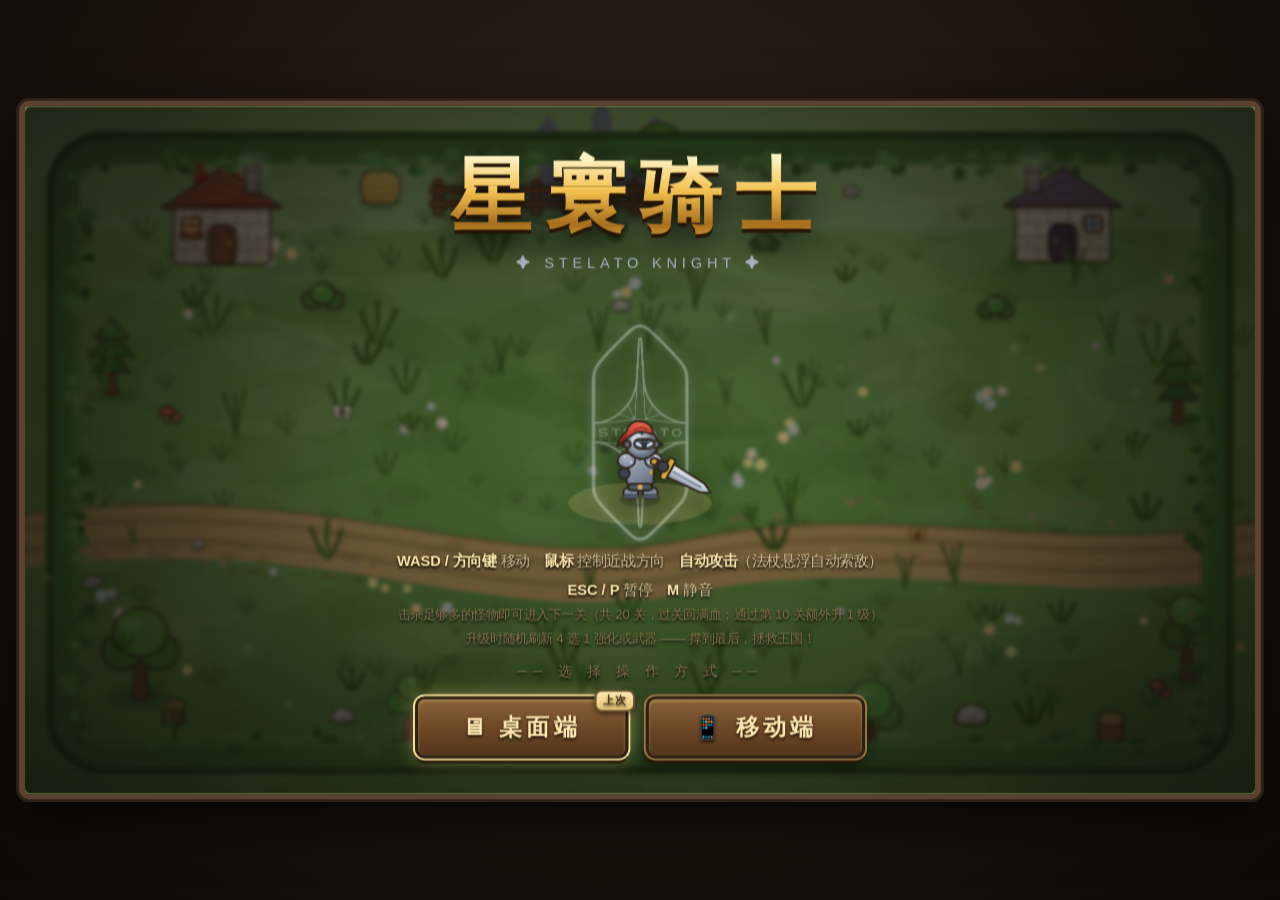
==== index.html @ e3a4e162 "选人卡片改为模糊人物设定文案，修复文字溢出卡片底边 - config.lore 每位骑士三行设定短句（无具体数值），详情栏连句展示 - 移除卡片数值行与 _statLine/_traitLine、.u" ====
<!DOCTYPE html>
<html lang="zh-CN">
<head>
<meta charset="UTF-8">
<meta name="viewport" content="width=device-width, initial-scale=1.0, maximum-scale=1.0, user-scalable=no, viewport-fit=cover">
<meta name="description" content="星寰骑士 STELATO Knight —— 中世纪 Q 版肉鸽生存动作游戏。7 位骑士、16 种武器、20 关挑战，升级四选一强化，撑到最后拯救王国！电脑/手机浏览器即点即玩，无需安装。">
<meta property="og:title" content="星寰骑士 STELATO Knight">
<meta property="og:description" content="中世纪 Q 版肉鸽生存游戏 · 7 骑士 16 武器 20 关 · 浏览器即点即玩">
<meta property="og:type" content="website">
<link rel="icon" type="image/png" href="img/stelato.png?v=1">
<title>星寰骑士 STELATO Knight</title>
<link rel="stylesheet" href="css/style.css?v=5">
</head>
<body>
<div id="rotateHint">🔄 建议横屏游玩</div>
<div id="stage">
  <canvas id="game" width="1280" height="720"></canvas>
  <div id="hurtFx"></div>

  <!-- ============ HUD ============ -->
  <div id="hud" class="hidden">
    <div id="hud-tl">
      <div class="bar hp"><div class="fill ghost" id="hpGhost"></div><div class="fill" id="hpFill"></div><span class="bar-text" id="hpText">100/100</span></div>
      <div class="bar xp"><div class="fill" id="xpFill"></div><span class="bar-text" id="xpText">Lv.1</span></div>
      <div id="shieldPip" class="hidden"><canvas id="shieldIcon" width="22" height="24"></canvas><span id="shieldText">圣盾</span></div>
    </div>
    <div id="hud-tc">
      <div id="levelLabel">第 1 关</div>
      <div class="bar kill"><div class="fill" id="killFill"></div><span class="bar-text" id="killText">击杀 0/15</span></div>
    </div>
    <div id="hud-tr"><!-- 武器图标（冷却扫描） --></div>
    <button id="btnPause" title="暂停">Ⅱ</button>
  </div>
  <div id="levelBanner" class="hidden">第 1 关</div>
  <div id="bossTip" class="hidden"></div>

  <!-- ============ 触屏双摇杆（触控后启用） ============ -->
  <div id="joyL" class="joy"><div class="joy-base"><div class="joy-knob"></div></div></div>
  <div id="joyR" class="joy joy-atk"><div class="joy-base"><div class="joy-knob"></div></div></div>

  <!-- ============ 主菜单 ============ -->
  <div id="menu" class="overlay">
    <div class="menu-inner">
      <h1 class="title">星寰骑士</h1>
      <p class="subtitle">✦&nbsp;STELATO&nbsp;KNIGHT&nbsp;✦</p>
      <canvas id="menuKnight" width="240" height="270"></canvas>
      <div class="menu-help">
        <p class="key-only"><b>WASD / 方向键</b> 移动　<b>鼠标</b> 控制近战方向　<b>自动攻击</b>（法杖悬浮自动索敌）</p>
        <p class="key-only"><b>ESC / P</b> 暂停　<b>M</b> 静音</p>
        <p class="touch-only"><b>左侧摇杆</b> 移动　<b>右侧摇杆</b> 近战方向（法杖悬浮自动索敌）</p>
        <p class="dim">击杀足够多的怪物即可进入下一关（共 20 关，过关回满血；通过第 10 关额外升 1 级）<br>
        升级时随机刷新 4 选 1 强化或武器 —— 撑到最后，拯救王国！</p>
      </div>
      <div class="start-group">
        <p class="start-label">── 选 择 操 作 方 式 ──</p>
        <div class="start-btns">
          <button class="btn big" id="btnStartDesk" title="键盘 + 鼠标">🖥 桌面端</button>
          <button class="btn big" id="btnStartTouch" title="触屏双摇杆">📱 移动端</button>
        </div>
      </div>
    </div>
  </div>

  <!-- ============ 角色选择 ============ -->
  <div id="heroselect" class="overlay hidden">
    <div class="levelup-inner hero-select-inner">
      <h2 class="gold-title">✦ 选 择 你 的 骑 士 ✦</h2>
      <div id="heroGrid"></div>
      <div id="heroDetail" class="hero-detail"></div>
      <div class="hero-actions">
        <button class="btn big" id="btnEmbark">出 征 ！</button>
        <button class="btn" id="btnHeroBack">返 回</button>
      </div>
    </div>
  </div>

  <!-- ============ 升级选卡 ============ -->
  <div id="levelup" class="overlay hidden">
    <div class="levelup-inner">
      <h2 class="gold-title">✦ 升级！选择一项 ✦</h2>
      <div id="levelupSub" class="subtitle small"></div>
      <div id="cards"></div>
    </div>
  </div>

  <!-- ============ 过关界面 ============ -->
  <div id="transition" class="overlay hidden">
    <div class="panel transition-panel">
      <div class="banner-ribbon"><span id="transTitle">第 1 关 完成！</span></div>
      <div class="stats" id="transStats"></div>
      <button class="btn big" id="btnNext">进 入 下 一 关 ▶</button>
    </div>
  </div>

  <!-- ============ 失败 ============ -->
  <div id="gameover" class="overlay hidden">
    <div class="panel end-panel">
      <h2 class="red-title">骑 士 倒 下 了</h2>
      <div class="stats" id="overStats"></div>
      <button class="btn big" id="btnRetry">再 战 一 次</button>
    </div>
  </div>

  <!-- ============ 胜利 ============ -->
  <div id="victory" class="overlay hidden">
    <div class="panel end-panel">
      <canvas id="vicEmblem" class="stelato-mark" width="68" height="152"></canvas>
      <h2 class="gold-title big-font">王 国 得 救 了 ！</h2>
      <p class="subtitle">十关全部通关，星寰骑士的传说就此传颂</p>
      <div class="stats" id="vicStats"></div>
      <button class="btn big" id="btnAgain">再 来 一 局</button>
    </div>
  </div>

  <!-- ============ 暂停 ============ -->
  <div id="pause" class="overlay hidden">
    <div class="panel pause-panel">
      <canvas id="pauseEmblem" class="stelato-mark" width="46" height="103"></canvas>
      <h2 class="gold-title">暂 停</h2>
      <div class="stats small-stats">
        <p class="key-only">继续游戏：ESC / P</p>
        <p id="muteState" class="key-only">音效：开启（按 M 切换）</p>
      </div>
      <button class="btn" id="btnResume">继 续</button>
      <button class="btn" id="btnRestart">重 新 开 始</button>
      <button class="btn" id="btnMute">音效：开启</button>
    </div>
  </div>
</div>

<script src="js/config.js?v=5"></script>
<script src="js/art.js?v=5"></script>
<script src="js/art2.js?v=5"></script>
<script src="js/effects.js?v=5"></script>
<script src="js/entities.js?v=5"></script>
<script src="js/weapons.js?v=5"></script>
<script src="js/ui.js?v=5"></script>
<script src="js/game.js?v=5"></script>
<script src="js/main.js?v=5"></script>
</body>
</html>
---- css/style.css ----
/* ================= 星寰骑士 STELATO Knight — 羊皮纸/木纹 UI ================= */
* { margin: 0; padding: 0; box-sizing: border-box; user-select: none; }

html, body { height: 100%; overflow: hidden; touch-action: none; overscroll-behavior: none; }
body { -webkit-tap-highlight-color: transparent; -webkit-touch-callout: none; }

body {
  background: radial-gradient(ellipse at 50% 30%, #2b2016 0%, #17100a 70%, #0d0906 100%);
  font-family: "Microsoft YaHei", "PingFang SC", sans-serif;
}

/* 舞台居中：绝对定位 + JS 写 translate(-50%,-50%) scale(s)。
 * 不用 flex 居中 —— 720px 高的舞台会把 body 撑高/弹性行向下溢出，
 * 手机横屏（视口 ~390px）时缩放画面的下半截被推出视口外且无法滚动。 */
#stage { position: absolute; left: 50%; top: 50%; }

#game {
  display: block;
  border: 6px solid #5b4230;
  border-radius: 10px;
  box-shadow: 0 0 0 3px #2e2118, 0 18px 60px rgba(0,0,0,.7), inset 0 0 40px rgba(0,0,0,.2);
  background: #6da34d;
  cursor: crosshair;
}

.hidden { display: none !important; }

/* ================= 受击红晕 ================= */
#hurtFx {
  position: absolute; inset: 6px;
  pointer-events: none;
  border-radius: 6px;
  background: radial-gradient(ellipse at center, transparent 55%, rgba(200, 20, 20, .55) 100%);
  opacity: 0;
  transition: opacity .35s ease-out;
  z-index: 5;
}
#hurtFx.on { opacity: 1; transition: none; }

/* ================= HUD ================= */
#hud { position: absolute; inset: 6px; pointer-events: none; z-index: 6; }

/* HUD 组：舞台缩放时由 JS 额外补偿放大（小屏可读），锚点决定各自向哪边生长 */
#hud-tl { position: absolute; top: 12px; left: 14px; width: 260px; transform-origin: top left; }
#hud-tc { position: absolute; top: 10px; left: 50%; transform: translateX(-50%); text-align: center; width: 320px; transform-origin: top center; }
#hud-tr { position: absolute; top: 10px; right: 14px; display: flex; gap: 8px; transform-origin: top right; }

#levelLabel {
  font-family: "KaiTi", "STKaiti", "Microsoft YaHei", serif;
  font-size: 24px; font-weight: bold; color: #ffe9b0;
  text-shadow: 0 0 6px rgba(0,0,0,.9), 0 2px 0 #000, 2px 0 0 #000, -2px 0 0 #000, 0 -2px 0 #000;
  margin-bottom: 4px;
}

.bar {
  position: relative;
  height: 22px;
  background: #1c150e;
  border: 2px solid #000;
  border-radius: 6px;
  box-shadow: inset 0 2px 5px rgba(0,0,0,.8), 0 1px 0 rgba(255,255,255,.08);
  overflow: hidden;
  margin-bottom: 6px;
}
/* fill 必须绝对定位叠放：红条（后声明，在上层）盖住残影（下层）。
 * 若用普通块级布局，两个 fill 会上下堆叠，红条被推出条外裁掉不可见。 */
.bar .fill {
  position: absolute; left: 0; top: 0;
  width: 100%;
  height: 100%;
  border-radius: 3px;
  transition: width .15s ease-out;
  box-shadow: inset 0 3px 4px rgba(255,255,255,.35), inset 0 -4px 5px rgba(0,0,0,.3);
}
.bar.hp .fill   { background: linear-gradient(#ff8a7a, #d92b1f 55%, #a01414); }
.bar.xp .fill   { background: linear-gradient(#b3ff8a, #4fb52f 55%, #2e7d1d); }
.bar.kill .fill { background: linear-gradient(#ffe28a, #e8a62a 55%, #b06f14); }
.bar.xp { height: 14px; }

/* 血条延迟残影：受伤时暖白条定格片刻，再缓慢收缩追上真实血量 */
.bar .fill.ghost {
  background: linear-gradient(#fff8e8, #ffd9a0 55%, #e8a05a);
  transition: none;
}
/* 低血量警示：血条红光脉动 */
.bar.hp.low { animation: hpLowPulse 0.9s ease-in-out infinite; }
@keyframes hpLowPulse {
  0%, 100% { box-shadow: inset 0 2px 5px rgba(0,0,0,.8), 0 0 4px rgba(255,60,40,.35); }
  50%      { box-shadow: inset 0 2px 5px rgba(0,0,0,.8), 0 0 14px rgba(255,60,40,.95); }
}
/* 升级瞬间 XP 条流光闪光 */
.bar.xp .fill.lvl { animation: xpFlash 0.55s ease-out; }
@keyframes xpFlash {
  0%   { filter: brightness(1); }
  30%  { filter: brightness(2.6) saturate(1.5); }
  100% { filter: brightness(1); }
}

.bar-text {
  position: absolute; inset: 0;
  display: flex; align-items: center; justify-content: center;
  font-size: 13px; font-weight: bold; color: #fff;
  text-shadow: 0 1px 2px #000, 0 0 3px #000;
  letter-spacing: 1px;
}
.bar.xp .bar-text { font-size: 11px; }

/* 武器图标格 */
.wslot {
  position: relative;
  width: 52px; height: 52px;
  background: linear-gradient(#3a2c1e, #241a10);
  border: 2px solid #000;
  border-radius: 9px;
  box-shadow: inset 0 2px 6px rgba(0,0,0,.7), 0 1px 0 rgba(255,255,255,.06);
  display: flex; align-items: center; justify-content: center;
}
.wslot canvas { width: 44px; height: 44px; }
.wslot .lv {
  position: absolute; right: 2px; bottom: 1px;
  font-size: 11px; font-weight: bold; color: #ffd873;
  text-shadow: 0 1px 2px #000;
}
.wslot .cdmask {
  position: absolute; inset: 0;
  background: rgba(10, 8, 5, .72);
  border-radius: 7px;
  transform-origin: bottom;
}

/* 关卡横幅 */
#levelBanner {
  position: absolute; top: 32%; left: 0; right: 0;
  text-align: center;
  font-family: "KaiTi", "STKaiti", serif;
  font-size: 64px; font-weight: bold; color: #ffe9b0;
  text-shadow: 0 0 14px rgba(0,0,0,.9), 0 4px 0 #1a120a, 3px 0 0 #1a120a, -3px 0 0 #1a120a;
  pointer-events: none; z-index: 7;
  animation: bannerIn 2.2s ease-out forwards;
}
@keyframes bannerIn {
  0%   { opacity: 0; transform: scale(1.6); }
  15%  { opacity: 1; transform: scale(1); }
  80%  { opacity: 1; }
  100% { opacity: 0; transform: scale(.94); }
}

/* ================= 覆盖层通用 ================= */
.overlay {
  position: absolute; inset: 6px;
  display: flex; align-items: center; justify-content: center;
  background: rgba(12, 8, 4, .62);
  backdrop-filter: blur(2px);
  border-radius: 6px;
  z-index: 10;
}
.overlay.nodim { background: transparent; backdrop-filter: none; pointer-events: none; }

/* 羊皮纸面板 */
.panel {
  background:
    radial-gradient(ellipse at 20% 10%, rgba(255,246,214,.5), transparent 55%),
    linear-gradient(160deg, #ecd9ab 0%, #dcc186 45%, #cbb079 100%);
  border: 5px solid #6d5233;
  border-radius: 16px;
  box-shadow: 0 0 0 3px #2e2118, 0 16px 50px rgba(0,0,0,.65), inset 0 0 34px rgba(120, 86, 40, .35);
  padding: 30px 46px;
  text-align: center;
  color: #4a3116;
  max-width: 86%;
}

.gold-title {
  font-family: "KaiTi", "STKaiti", serif;
  font-size: 40px; font-weight: bold;
  color: #7a4a10;
  text-shadow: 0 1px 0 #fff3cf, 0 3px 6px rgba(90, 60, 20, .4);
  margin-bottom: 10px;
}
.gold-title.big-font { font-size: 52px; }
.red-title {
  font-family: "KaiTi", "STKaiti", serif;
  font-size: 44px; font-weight: bold;
  color: #8c1a12;
  text-shadow: 0 1px 0 #ffe1cf, 0 3px 6px rgba(90, 20, 10, .35);
  margin-bottom: 10px;
}
.subtitle { color: #6d5230; font-size: 15px; margin-bottom: 12px; letter-spacing: 2px; }
.subtitle.small { font-size: 13px; margin-bottom: 4px; }
.dim { color: #8a7350; font-size: 13px; }

/* STELATO 纹章（胜利/暂停面板顶部，内容由 ui.js 用 Art.stelato 绘制） */
.stelato-mark { display: block; margin: 0 auto 8px; opacity: .85; }

/* 木质按钮 */
.btn {
  font-family: "KaiTi", "STKaiti", "Microsoft YaHei", serif;
  font-size: 20px; font-weight: bold; letter-spacing: 4px;
  color: #ffe9b0;
  background: linear-gradient(#8a6238, #6b4726 55%, #54371d);
  border: 3px solid #2e2013;
  border-radius: 10px;
  padding: 10px 34px;
  cursor: pointer;
  box-shadow: 0 0 0 2px #a07c48, 0 5px 0 #241708, 0 8px 14px rgba(0,0,0,.5), inset 0 2px 3px rgba(255,230,170,.35);
  text-shadow: 0 2px 3px rgba(0,0,0,.7);
  transition: transform .08s, filter .12s;
}
.btn:hover { filter: brightness(1.18); transform: translateY(-2px); }
.btn:active { transform: translateY(2px); box-shadow: 0 0 0 2px #a07c48, 0 2px 0 #241708, 0 4px 8px rgba(0,0,0,.5), inset 0 2px 3px rgba(255,230,170,.35); }
.btn.big { font-size: 24px; padding: 13px 46px; margin-top: 18px; }
.panel .btn + .btn { margin-top: 12px; }

/* ================= 主菜单 ================= */
#menu { background: radial-gradient(ellipse at center, rgba(20,14,8,.35), rgba(10,7,4,.78)); }
.menu-inner { text-align: center; }
/* 主菜单副标题用 STELATO 银白（品牌色），与金色主标题呼应 */
#menu .subtitle { color: #aebcc9; letter-spacing: 5px; }
.title {
  font-family: "KaiTi", "STKaiti", serif;
  font-size: 84px; font-weight: bold; letter-spacing: 14px;
  background: linear-gradient(#fff3c4 15%, #f4c14e 45%, #a86f1d 75%, #f4c14e 100%);
  -webkit-background-clip: text;
  background-clip: text;
  color: transparent;
  filter: drop-shadow(0 4px 0 #241505) drop-shadow(0 8px 18px rgba(0,0,0,.8));
  margin-bottom: 2px;
}
#menuKnight { margin: 6px auto 2px; display: block; filter: drop-shadow(0 10px 14px rgba(0,0,0,.55)); }
.menu-help { color: #d9c398; font-size: 15px; line-height: 1.9; margin: 4px 0 6px; text-shadow: 0 2px 3px #000; }
.menu-help b { color: #ffe9b0; }

/* 开始入口：桌面端 / 移动端 双按钮 */
.start-group { margin-top: 12px; }
.start-label { color: #8a7350; font-size: 14px; letter-spacing: 6px; text-shadow: 0 2px 3px #000; }
.start-btns { display: flex; gap: 18px; justify-content: center; flex-wrap: wrap; margin-top: 8px; }
.start-btns .btn.big { margin-top: 8px; }
/* 上次使用的入口：金色描边 + "上次"角标 */
.btn { position: relative; }
.btn.last-used {
  box-shadow: 0 0 0 2px #ffe9a0, 0 5px 0 #241708, 0 0 20px rgba(255, 220, 130, .5), inset 0 2px 3px rgba(255, 230, 170, .35);
}
.btn.last-used::after {
  content: "上次";
  position: absolute; top: -10px; right: -10px;
  font-size: 11px; font-weight: bold; letter-spacing: 1px;
  padding: 2px 7px;
  color: #4a3116;
  background: linear-gradient(#ffe9b0, #e8c877);
  border: 2px solid #6d5233;
  border-radius: 8px;
  box-shadow: 0 2px 5px rgba(0, 0, 0, .5);
}

/* ================= 竖屏提示（移动端竖屏时出现，横屏自动隐藏） ================= */
#rotateHint {
  display: none;
  position: fixed; top: 14px; left: 50%; transform: translateX(-50%);
  z-index: 60; pointer-events: none;
  padding: 8px 22px;
  font-family: "KaiTi", "STKaiti", serif;
  font-size: 17px; font-weight: bold; letter-spacing: 3px;
  color: #ffe9b0;
  background: rgba(30, 20, 10, .88);
  border: 2px solid #6d5233;
  border-radius: 12px;
  box-shadow: 0 0 0 2px #2e2118, 0 6px 18px rgba(0, 0, 0, .6);
  text-shadow: 0 2px 3px #000;
}
@media (orientation: portrait) {
  body.touch #rotateHint { display: block; }
}

/* ================= 升级选卡 ================= */
.levelup-inner { text-align: center; }
#cards { display: flex; gap: 22px; justify-content: center; margin-top: 16px; }
/* 替换武器选择：最多 6 把 + 返回按钮 → 允许换行，按钮独占一行 */
#cards.picker { flex-wrap: wrap; max-width: 900px; margin-left: auto; margin-right: auto; }
#cards .back-btn { flex-basis: 100%; margin-top: 4px; font-size: 17px; padding: 9px 30px; }

.card {
  width: 186px; height: 250px;
  background:
    radial-gradient(ellipse at 25% 8%, rgba(255, 248, 220, .6), transparent 50%),
    linear-gradient(165deg, #eedaac, #dcc186 50%, #c9ad74 100%);
  border: 4px solid #6d5233;
  border-radius: 14px;
  box-shadow: 0 0 0 2px #2e2118, 0 10px 22px rgba(0,0,0,.55), inset 0 0 22px rgba(120, 86, 40, .3);
  display: flex; flex-direction: column; align-items: center;
  padding: 16px 12px 12px;
  cursor: pointer;
  transition: transform .13s ease, box-shadow .13s ease, filter .13s;
}
.card:hover {
  transform: translateY(-10px) scale(1.04);
  filter: brightness(1.07);
  box-shadow: 0 0 0 2px #2e2118, 0 0 26px rgba(255, 216, 120, .55), 0 18px 30px rgba(0,0,0,.6), inset 0 0 22px rgba(120, 86, 40, .3);
}
.card:active { transform: translateY(-4px) scale(1.0); }
/* 选卡发牌入场：依次弹入（staggered deal-in） */
#cards .card {
  animation: cardIn 0.5s cubic-bezier(0.2, 1.35, 0.4, 1) backwards;
}
#cards .card:nth-child(1) { animation-delay: 0.05s; }
#cards .card:nth-child(2) { animation-delay: 0.15s; }
#cards .card:nth-child(3) { animation-delay: 0.25s; }
#cards .card:nth-child(4) { animation-delay: 0.35s; }
#cards .card:nth-child(5) { animation-delay: 0.45s; }
@keyframes cardIn {
  from { transform: translateY(48px) scale(0.7) rotate(-4deg); opacity: 0; }
  to   { transform: translateY(0) scale(1) rotate(0deg); opacity: 1; }
}
.card canvas { width: 84px; height: 84px; margin-bottom: 8px; filter: drop-shadow(0 3px 3px rgba(60,40,10,.35)); }
.card .cname {
  font-family: "KaiTi", "STKaiti", serif;
  font-size: 22px; font-weight: bold; color: #5a3a12;
  margin-bottom: 6px;
}
.card .cdesc { font-size: 13.5px; line-height: 1.55; color: #6d5230; }
.card .ctag {
  margin-top: auto;
  font-size: 12px; font-weight: bold; letter-spacing: 2px;
  color: #8c6a35;
}
.card.weapon-card .ctag { color: #7d2f16; }

/* ================= 角色选择 ================= */
.hero-select-inner { max-width: 96%; }
#heroGrid {
  display: flex; flex-wrap: wrap; justify-content: center;
  gap: 14px; margin-top: 14px;
}
.hero-card {
  width: 158px;               /* 高度由内容撑开，行内 flex 自动拉齐 —— 文字永不溢出底边 */
  background:
    radial-gradient(ellipse at 25% 8%, rgba(255, 248, 220, .6), transparent 50%),
    linear-gradient(165deg, #eedaac, #dcc186 50%, #c9ad74 100%);
  border: 4px solid #6d5233;
  border-radius: 14px;
  box-shadow: 0 0 0 2px #2e2118, 0 10px 22px rgba(0,0,0,.55), inset 0 0 22px rgba(120, 86, 40, .3);
  display: flex; flex-direction: column; align-items: center;
  padding: 8px 8px 10px;
  cursor: pointer;
  transition: transform .13s ease, box-shadow .13s ease, filter .13s;
}
.hero-card:hover {
  transform: translateY(-6px) scale(1.03);
  filter: brightness(1.07);
  box-shadow: 0 0 0 2px #2e2118, 0 0 26px rgba(255, 216, 120, .55), 0 16px 28px rgba(0,0,0,.6), inset 0 0 22px rgba(120, 86, 40, .3);
}
.hero-card:active { transform: translateY(-2px) scale(1.0); }
.hero-card.selected {
  border-color: #b8862e;
  box-shadow: 0 0 0 3px #2e2118, 0 0 4px 2px #ffe9a0, 0 0 30px rgba(255, 216, 120, .8), 0 16px 28px rgba(0,0,0,.6), inset 0 0 22px rgba(120, 86, 40, .3);
}
.hero-card canvas { width: 96px; height: 108px; margin-bottom: 2px; filter: drop-shadow(0 3px 3px rgba(60,40,10,.35)); }
.hero-card .hname {
  font-family: "KaiTi", "STKaiti", serif;
  font-size: 20px; font-weight: bold; color: #5a3a12;
  line-height: 1.2;
}
.hero-card .hrole { font-size: 12px; line-height: 1.2; color: #8c6a35; letter-spacing: 2px; margin-top: 1px; }
/* 设定文案：每行一短句（config.lore 统一 3 行），卡片高度自适应不再溢出 */
.hero-card .hstats { margin-top: 4px; font-size: 11.5px; line-height: 1.4; color: #6d5230; text-align: center; }

.hero-detail {
  min-height: 20px; margin-top: 12px;
  font-size: 15px; color: #ffe9b0; letter-spacing: 1px;
  text-shadow: 0 2px 3px #000;
}
.hero-actions { margin-top: 12px; display: flex; gap: 18px; justify-content: center; align-items: center; }
.hero-actions .btn { margin-top: 0; }

/* HUD 圣盾指示（圣辉骑士） */
#shieldPip {
  display: flex; align-items: center; gap: 6px;
  margin-top: 2px;
  font-size: 12px; font-weight: bold; color: #ffe9a0;
  text-shadow: 0 1px 2px #000;
}
#shieldPip canvas { width: 22px; height: 24px; filter: drop-shadow(0 0 4px rgba(255,233,160,.7)); }
#shieldPip.charging canvas { filter: grayscale(.85) brightness(.6); }

/* ================= 过关 / 结算 ================= */
.transition-panel, .end-panel { min-width: 460px; }
.banner-ribbon {
  background: linear-gradient(#a4231a, #7c150e);
  border: 3px solid #4a0b06;
  border-radius: 8px;
  box-shadow: 0 0 0 2px #d8b06a, 0 6px 14px rgba(0,0,0,.4), inset 0 2px 3px rgba(255,180,150,.4);
  padding: 12px 30px;
  margin: -52px auto 18px;
  display: inline-block;
}
.banner-ribbon span {
  font-family: "KaiTi", "STKaiti", serif;
  font-size: 34px; font-weight: bold; color: #ffe9b0; letter-spacing: 6px;
  text-shadow: 0 2px 3px rgba(0,0,0,.7);
}
.stats { font-size: 17px; line-height: 2.05; color: #5a3f1c; }
.stats b { color: #8c4a10; font-size: 19px; }
.small-stats { font-size: 15px; }
.pause-panel { min-width: 320px; }

/* ================= 触屏双摇杆 ================= */
/* 结构：#joyL/#joyR（定位锚点，104px 圆盘） > .joy-base > .joy-knob */
.joy {
  position: absolute;
  width: 104px; height: 104px;
  margin: -52px 0 0 -52px;           /* 锚点即圆心 */
  display: none;
  pointer-events: none;
  z-index: 5;
}
.joy-base {
  width: 100%; height: 100%;
  border-radius: 50%;
  background: radial-gradient(circle, rgba(20,14,8,.14) 0 34%, rgba(20,14,8,.42) 72%, rgba(20,14,8,.58) 100%);
  border: 2px solid rgba(255,233,176,.35);
  box-shadow: 0 2px 10px rgba(0,0,0,.45), inset 0 0 18px rgba(0,0,0,.35);
  opacity: .38;
  transition: opacity .15s;
}
.joy.on .joy-base { opacity: .92; }
.joy-knob {
  position: absolute; left: 50%; top: 50%;
  width: 46px; height: 46px;
  margin: -23px 0 0 -23px;
  border-radius: 50%;
  background: radial-gradient(circle at 35% 30%, #f4e2b0, #c9a35c 55%, #7a5a2a 100%);
  border: 2px solid #2e2013;
  box-shadow: 0 3px 8px rgba(0,0,0,.55), inset 0 2px 4px rgba(255,240,200,.6);
}
.joy-atk .joy-knob {
  background: radial-gradient(circle at 35% 30%, #ffb0a0, #d9543f 55%, #7a1e14 100%);
}
.joy-atk .joy-base { border-color: rgba(255,170,150,.4); }

/* 触屏模式下键鼠提示 ↔ 触屏提示 */
.touch-only { display: none; }
body.touch .touch-only { display: block; }
body.touch .key-only { display: none; }

/* HUD 暂停按钮（触屏模式显示） */
#btnPause {
  position: absolute;
  top: 10px; right: 14px;
  width: 46px; height: 46px;
  margin-top: 62px;                  /* 避开上方武器槽（小屏时由 JS 随补偿倍率加大） */
  transform-origin: top right;       /* 舞台缩放时 JS 反向放大，锚住右上角 */
  display: none;
  pointer-events: auto;
  font-size: 20px; font-weight: bold; color: #ffe9b0;
  background: linear-gradient(#8a6238, #6b4726 55%, #54371d);
  border: 2px solid #2e2013;
  border-radius: 10px;
  box-shadow: 0 0 0 2px #a07c48, 0 3px 0 #241708, inset 0 2px 3px rgba(255,230,170,.35);
  text-shadow: 0 2px 3px rgba(0,0,0,.7);
}
body.touch #btnPause { display: block; }

/* ================= 小屏适配说明 =================
 * 手机/小窗口不再用媒体查询压缩元素（会与舞台缩放叠加导致过小）。
 * 改由 main.js 把整个 #stage（画布+菜单+HUD）按 1280x720 设计等比 transform:scale，
 * 摇杆/暂停按钮反向放大回真实尺寸，HUD 三组部分补偿放大保证可读。 */
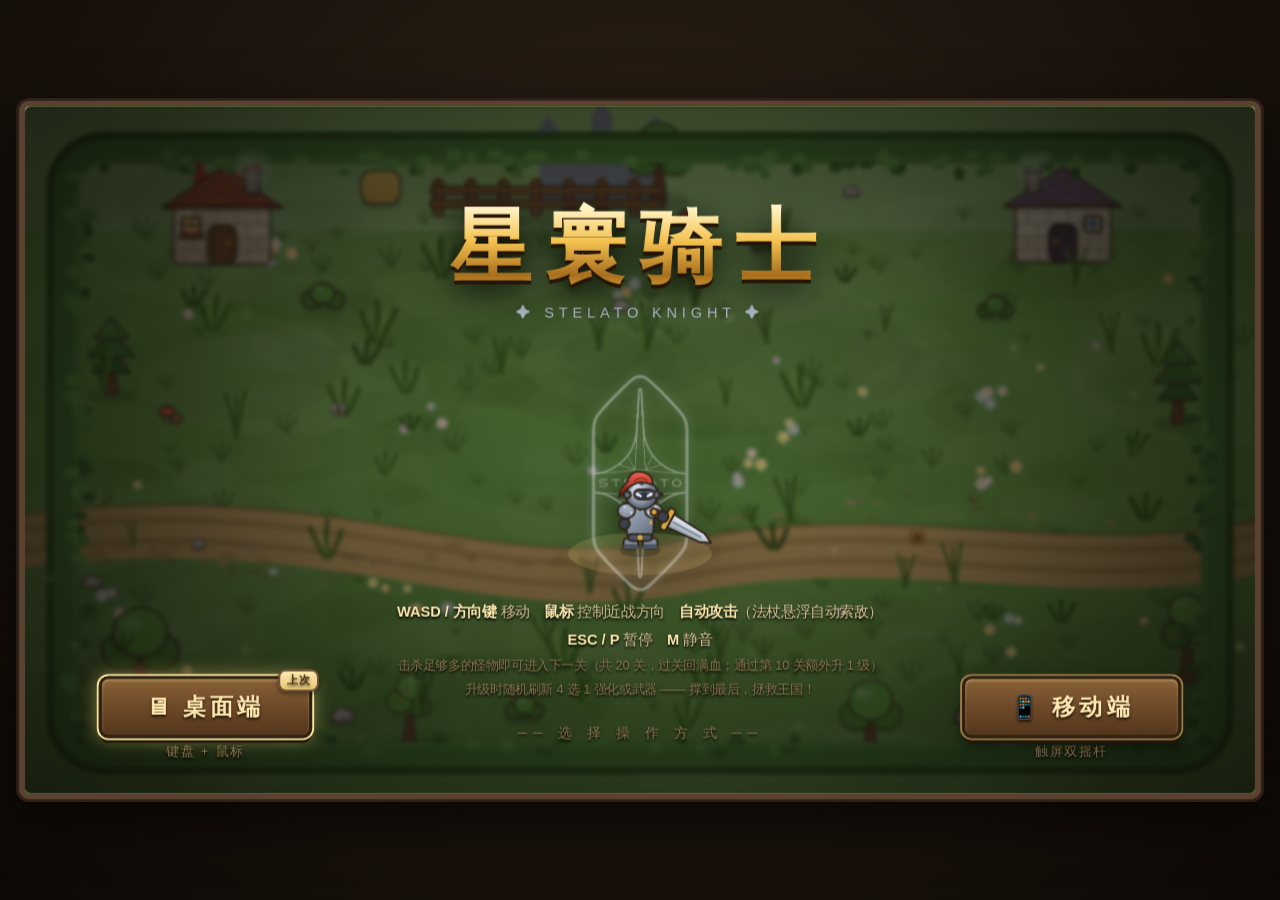
==== commit 05306329: "修复高 DPR 菜单溢出：menuKnight 画布 CSS 钉死 240x270，开始按钮锚定菜单左下/右下角 - 根因：main.js 为高分屏清晰将 menuKnight 属性尺寸放大 240*" ====
--- a/index.html
+++ b/index.html
@@ -9,7 +9,7 @@
 <meta property="og:type" content="website">
 <link rel="icon" type="image/png" href="img/stelato.png?v=1">
 <title>星寰骑士 STELATO Knight</title>
-<link rel="stylesheet" href="css/style.css?v=5">
+<link rel="stylesheet" href="css/style.css?v=6">
 </head>
 <body>
 <div id="rotateHint">🔄 建议横屏游玩</div>
@@ -51,13 +51,17 @@
         <p class="dim">击杀足够多的怪物即可进入下一关（共 20 关，过关回满血；通过第 10 关额外升 1 级）<br>
         升级时随机刷新 4 选 1 强化或武器 —— 撑到最后，拯救王国！</p>
       </div>
-      <div class="start-group">
-        <p class="start-label">── 选 择 操 作 方 式 ──</p>
-        <div class="start-btns">
-          <button class="btn big" id="btnStartDesk" title="键盘 + 鼠标">🖥 桌面端</button>
-          <button class="btn big" id="btnStartTouch" title="触屏双摇杆">📱 移动端</button>
-        </div>
-      </div>
+    </div>
+    <!-- 开始入口锚定在覆盖层左下/右下角（不参与居中列排布）：
+         中部内容即便在异常环境变高被裁切，开始按钮也永远在舞台框内可见可点 -->
+    <div class="start-corner">
+      <button class="btn big" id="btnStartDesk" title="键盘 + 鼠标">🖥 桌面端</button>
+      <p class="start-cap">键盘 + 鼠标</p>
+    </div>
+    <p class="start-label">── 选 择 操 作 方 式 ──</p>
+    <div class="start-corner right">
+      <button class="btn big" id="btnStartTouch" title="触屏双摇杆">📱 移动端</button>
+      <p class="start-cap">触屏双摇杆</p>
     </div>
   </div>
 
--- a/css/style.css
+++ b/css/style.css
@@ -226,15 +226,24 @@
   filter: drop-shadow(0 4px 0 #241505) drop-shadow(0 8px 18px rgba(0,0,0,.8));
   margin-bottom: 2px;
 }
-#menuKnight { margin: 6px auto 2px; display: block; filter: drop-shadow(0 10px 14px rgba(0,0,0,.55)); }
+/* 尺寸必须用 CSS 钉死：main.js 为高分屏清晰会把画布属性尺寸放大为 240*DPR，
+ * 若无 CSS 宽高约束，布局盒随 devicePixelRatio 膨胀（DPR=2 时高达 540px），
+ * 菜单纵列被撑爆 → 标题顶出上边、按钮推出下边（手机横屏 / 桌面缩放 >100% 复现）。 */
+#menuKnight { width: 240px; height: 270px; margin: 6px auto 2px; display: block; filter: drop-shadow(0 10px 14px rgba(0,0,0,.55)); }
 .menu-help { color: #d9c398; font-size: 15px; line-height: 1.9; margin: 4px 0 6px; text-shadow: 0 2px 3px #000; }
 .menu-help b { color: #ffe9b0; }
 
-/* 开始入口：桌面端 / 移动端 双按钮 */
-.start-group { margin-top: 12px; }
-.start-label { color: #8a7350; font-size: 14px; letter-spacing: 6px; text-shadow: 0 2px 3px #000; }
-.start-btns { display: flex; gap: 18px; justify-content: center; flex-wrap: wrap; margin-top: 8px; }
-.start-btns .btn.big { margin-top: 8px; }
+/* 开始入口：桌面端 / 移动端 双按钮，锚定在菜单覆盖层左下/右下角。
+ * 绝对定位不参与居中列排布 —— 无论中部内容多高，开始按钮始终贴舞台框，永不离开可视区。 */
+.start-corner { position: absolute; left: 76px; bottom: 34px; text-align: center; }
+.start-corner.right { left: auto; right: 76px; }
+.start-corner .btn.big { margin-top: 0; }
+.start-cap { margin-top: 5px; font-size: 13px; letter-spacing: 2px; color: #8a7350; text-shadow: 0 2px 3px #000; }
+.start-label {
+  position: absolute; left: 0; right: 0; bottom: 52px;
+  text-align: center;
+  color: #8a7350; font-size: 14px; letter-spacing: 6px; text-shadow: 0 2px 3px #000;
+}
 /* 上次使用的入口：金色描边 + "上次"角标 */
 .btn { position: relative; }
 .btn.last-used {
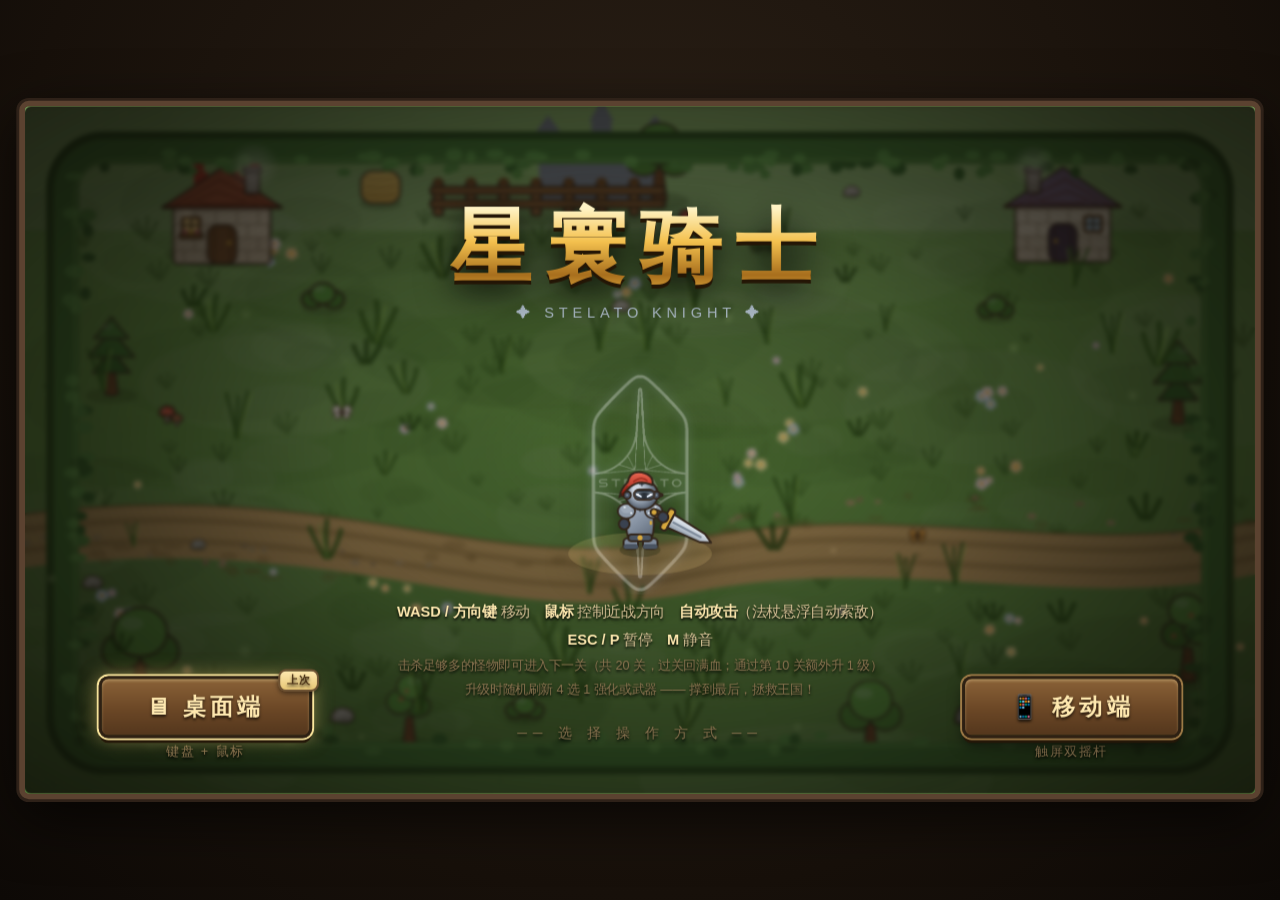
==== commit 09bd3238: "链刃改直刺聚中线+秘法骑士重平衡+八种冷兵器专属挥击动作 - 链刃：直刺型（arc 12°），伤害降为 8，新增 gather=480 将范围内敌人聚拢到中线（CD 0.9/射程 285 不变） - " ====
--- a/index.html
+++ b/index.html
@@ -132,14 +132,14 @@
   </div>
 </div>
 
-<script src="js/config.js?v=5"></script>
-<script src="js/art.js?v=5"></script>
-<script src="js/art2.js?v=5"></script>
-<script src="js/effects.js?v=5"></script>
-<script src="js/entities.js?v=5"></script>
-<script src="js/weapons.js?v=5"></script>
-<script src="js/ui.js?v=5"></script>
-<script src="js/game.js?v=5"></script>
-<script src="js/main.js?v=5"></script>
+<script src="js/config.js?v=6"></script>
+<script src="js/art.js?v=6"></script>
+<script src="js/art2.js?v=6"></script>
+<script src="js/effects.js?v=6"></script>
+<script src="js/entities.js?v=6"></script>
+<script src="js/weapons.js?v=6"></script>
+<script src="js/ui.js?v=6"></script>
+<script src="js/game.js?v=6"></script>
+<script src="js/main.js?v=6"></script>
 </body>
 </html>
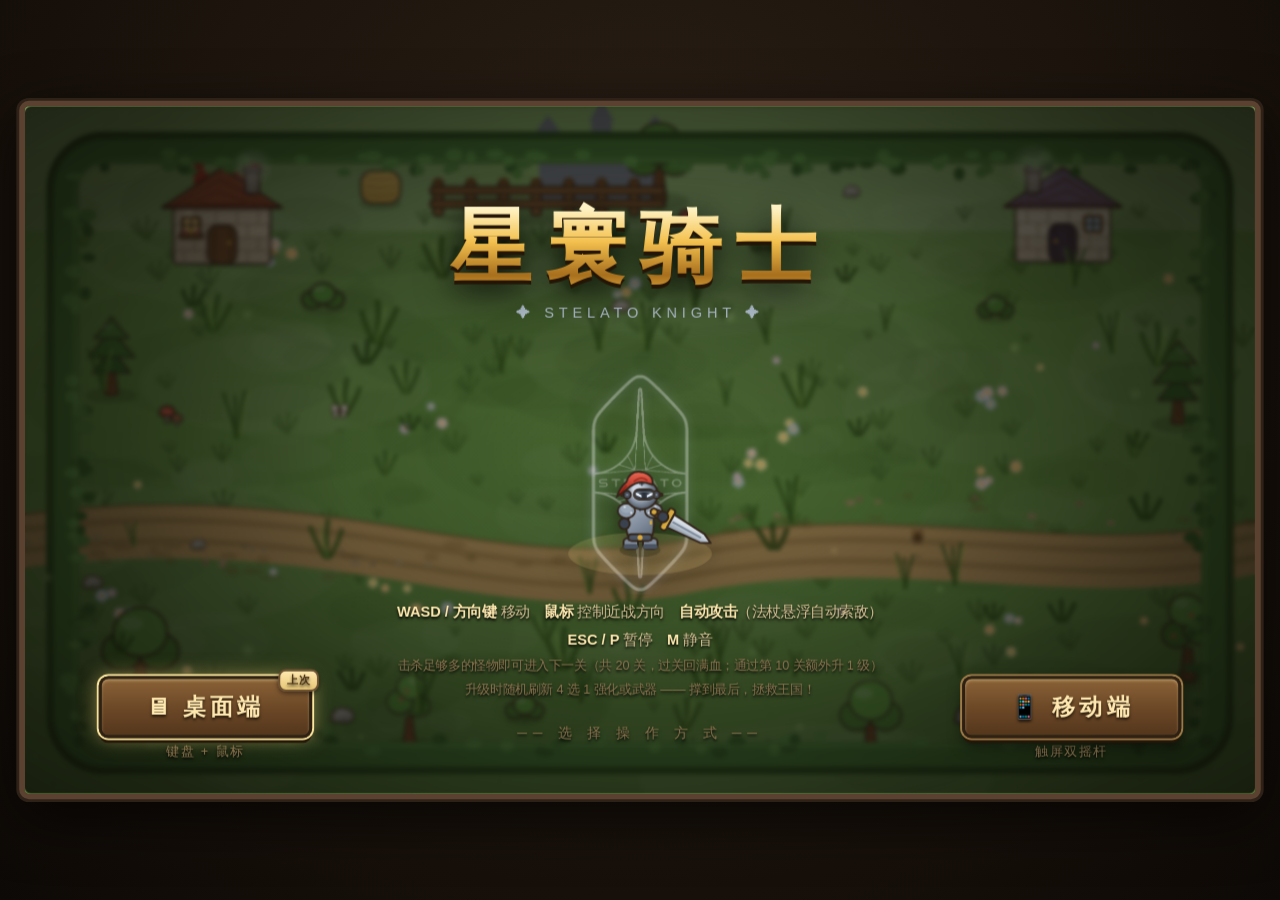
==== commit d49a758b: "剑盾盾面压在剑与手图层最上+影刃拆双匕双手交叉连刺两段伤害 - 剑盾合持：盾绘制移至右臂主武器之后——盾面覆盖剑与持剑手（曾绘于臂下被剑穿过） - 影刃：拆为双匕分持两手，交叉刺道（右上路平刺/左下路" ====
--- a/index.html
+++ b/index.html
@@ -9,7 +9,7 @@
 <meta property="og:type" content="website">
 <link rel="icon" type="image/png" href="img/stelato.png?v=1">
 <title>星寰骑士 STELATO Knight</title>
-<link rel="stylesheet" href="css/style.css?v=6">
+<link rel="stylesheet" href="css/style.css?v=7">
 </head>
 <body>
 <div id="rotateHint">🔄 建议横屏游玩</div>
@@ -132,14 +132,14 @@
   </div>
 </div>
 
-<script src="js/config.js?v=6"></script>
-<script src="js/art.js?v=6"></script>
-<script src="js/art2.js?v=6"></script>
-<script src="js/effects.js?v=6"></script>
-<script src="js/entities.js?v=6"></script>
-<script src="js/weapons.js?v=6"></script>
-<script src="js/ui.js?v=6"></script>
-<script src="js/game.js?v=6"></script>
-<script src="js/main.js?v=6"></script>
+<script src="js/config.js?v=7"></script>
+<script src="js/art.js?v=7"></script>
+<script src="js/art2.js?v=7"></script>
+<script src="js/effects.js?v=7"></script>
+<script src="js/entities.js?v=7"></script>
+<script src="js/weapons.js?v=7"></script>
+<script src="js/ui.js?v=7"></script>
+<script src="js/game.js?v=7"></script>
+<script src="js/main.js?v=7"></script>
 </body>
 </html>
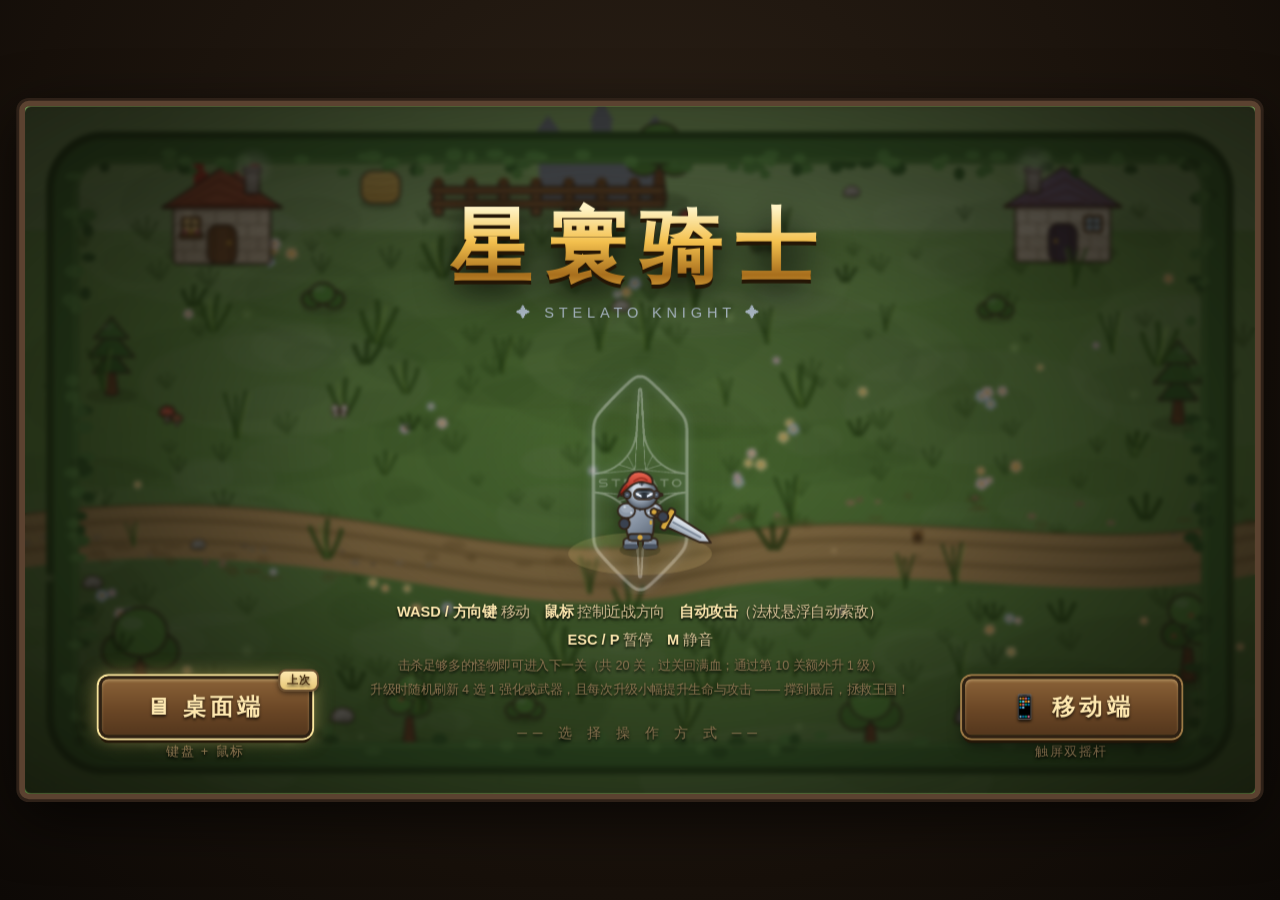
==== commit f6d5aef3: "暂停/死亡页改'再战一次'并新增'重启轮回'回主菜单+升级固有成长(每级血+5%/攻+2.5%,低于怪物每关+30%/+12%)+武器强化改递进幅度(伤+25/30/35/40%、速+5/7/9/11" ====
--- a/index.html
+++ b/index.html
@@ -9,7 +9,7 @@
 <meta property="og:type" content="website">
 <link rel="icon" type="image/png" href="img/stelato.png?v=1">
 <title>星寰骑士 STELATO Knight</title>
-<link rel="stylesheet" href="css/style.css?v=7">
+<link rel="stylesheet" href="css/style.css?v=8">
 </head>
 <body>
 <div id="rotateHint">🔄 建议横屏游玩</div>
@@ -49,7 +49,7 @@
         <p class="key-only"><b>ESC / P</b> 暂停　<b>M</b> 静音</p>
         <p class="touch-only"><b>左侧摇杆</b> 移动　<b>右侧摇杆</b> 近战方向（法杖悬浮自动索敌）</p>
         <p class="dim">击杀足够多的怪物即可进入下一关（共 20 关，过关回满血；通过第 10 关额外升 1 级）<br>
-        升级时随机刷新 4 选 1 强化或武器 —— 撑到最后，拯救王国！</p>
+        升级时随机刷新 4 选 1 强化或武器，且每次升级小幅提升生命与攻击 —— 撑到最后，拯救王国！</p>
       </div>
     </div>
     <!-- 开始入口锚定在覆盖层左下/右下角（不参与居中列排布）：
@@ -102,6 +102,7 @@
       <h2 class="red-title">骑 士 倒 下 了</h2>
       <div class="stats" id="overStats"></div>
       <button class="btn big" id="btnRetry">再 战 一 次</button>
+      <button class="btn" id="btnRetryMenu">重 启 轮 回</button>
     </div>
   </div>
 
@@ -126,20 +127,21 @@
         <p id="muteState" class="key-only">音效：开启（按 M 切换）</p>
       </div>
       <button class="btn" id="btnResume">继 续</button>
-      <button class="btn" id="btnRestart">重 新 开 始</button>
+      <button class="btn" id="btnRestart">再 战 一 次</button>
+      <button class="btn" id="btnRestartMenu">重 启 轮 回</button>
       <button class="btn" id="btnMute">音效：开启</button>
     </div>
   </div>
 </div>
 
-<script src="js/config.js?v=7"></script>
-<script src="js/art.js?v=7"></script>
-<script src="js/art2.js?v=7"></script>
-<script src="js/effects.js?v=7"></script>
-<script src="js/entities.js?v=7"></script>
-<script src="js/weapons.js?v=7"></script>
-<script src="js/ui.js?v=7"></script>
-<script src="js/game.js?v=7"></script>
-<script src="js/main.js?v=7"></script>
+<script src="js/config.js?v=8"></script>
+<script src="js/art.js?v=8"></script>
+<script src="js/art2.js?v=8"></script>
+<script src="js/effects.js?v=8"></script>
+<script src="js/entities.js?v=8"></script>
+<script src="js/weapons.js?v=8"></script>
+<script src="js/ui.js?v=8"></script>
+<script src="js/game.js?v=8"></script>
+<script src="js/main.js?v=8"></script>
 </body>
 </html>
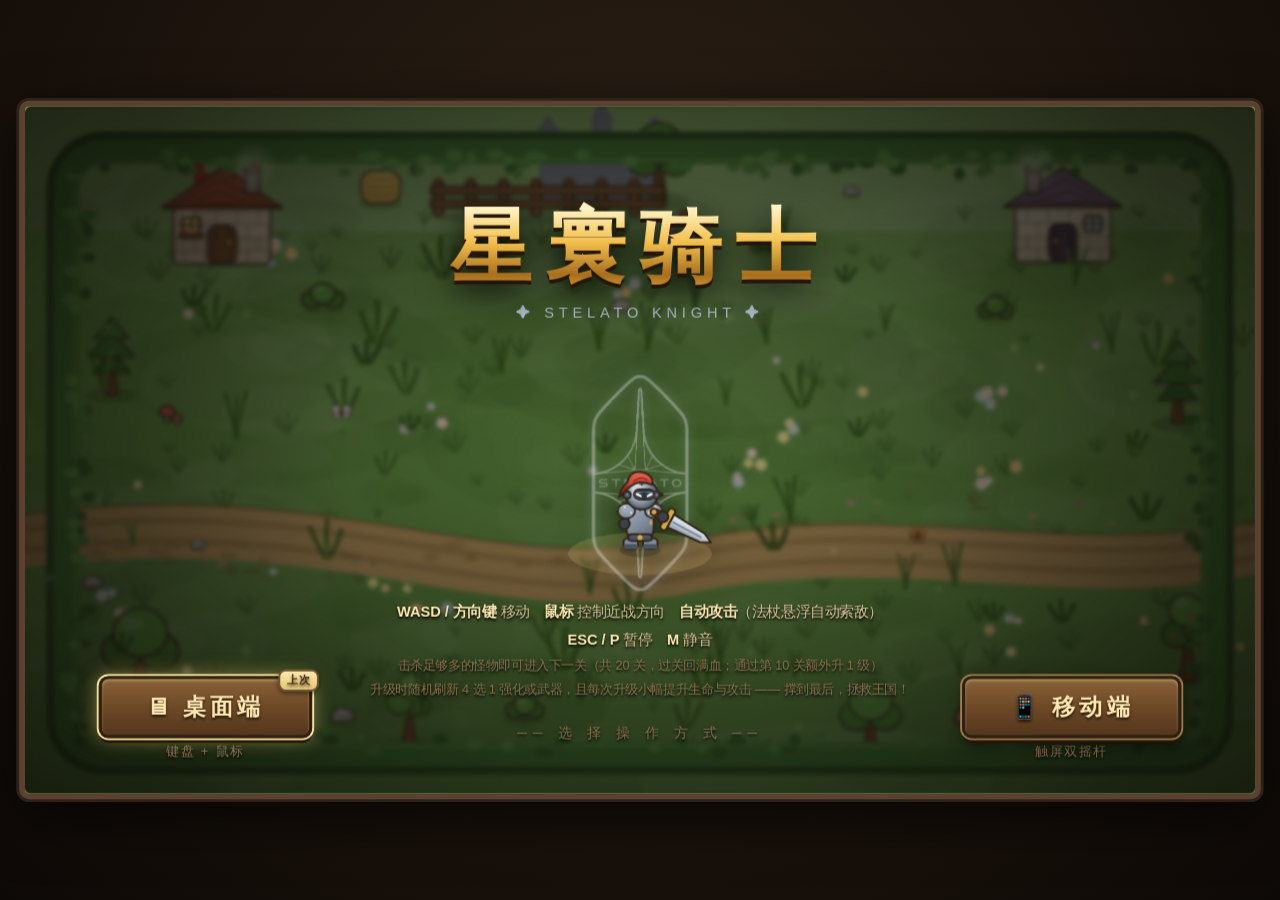
==== commit f7fae039: "链刃增强：伤害8→12、命中角12°→30°（版本号提升至v=9） Co-Authored-By: Claude Code <noreply@anthropic.com>" ====
--- a/index.html
+++ b/index.html
@@ -9,7 +9,7 @@
 <meta property="og:type" content="website">
 <link rel="icon" type="image/png" href="img/stelato.png?v=1">
 <title>星寰骑士 STELATO Knight</title>
-<link rel="stylesheet" href="css/style.css?v=8">
+<link rel="stylesheet" href="css/style.css?v=9">
 </head>
 <body>
 <div id="rotateHint">🔄 建议横屏游玩</div>
@@ -134,14 +134,14 @@
   </div>
 </div>
 
-<script src="js/config.js?v=8"></script>
-<script src="js/art.js?v=8"></script>
-<script src="js/art2.js?v=8"></script>
-<script src="js/effects.js?v=8"></script>
-<script src="js/entities.js?v=8"></script>
-<script src="js/weapons.js?v=8"></script>
-<script src="js/ui.js?v=8"></script>
-<script src="js/game.js?v=8"></script>
-<script src="js/main.js?v=8"></script>
+<script src="js/config.js?v=9"></script>
+<script src="js/art.js?v=9"></script>
+<script src="js/art2.js?v=9"></script>
+<script src="js/effects.js?v=9"></script>
+<script src="js/entities.js?v=9"></script>
+<script src="js/weapons.js?v=9"></script>
+<script src="js/ui.js?v=9"></script>
+<script src="js/game.js?v=9"></script>
+<script src="js/main.js?v=9"></script>
 </body>
 </html>
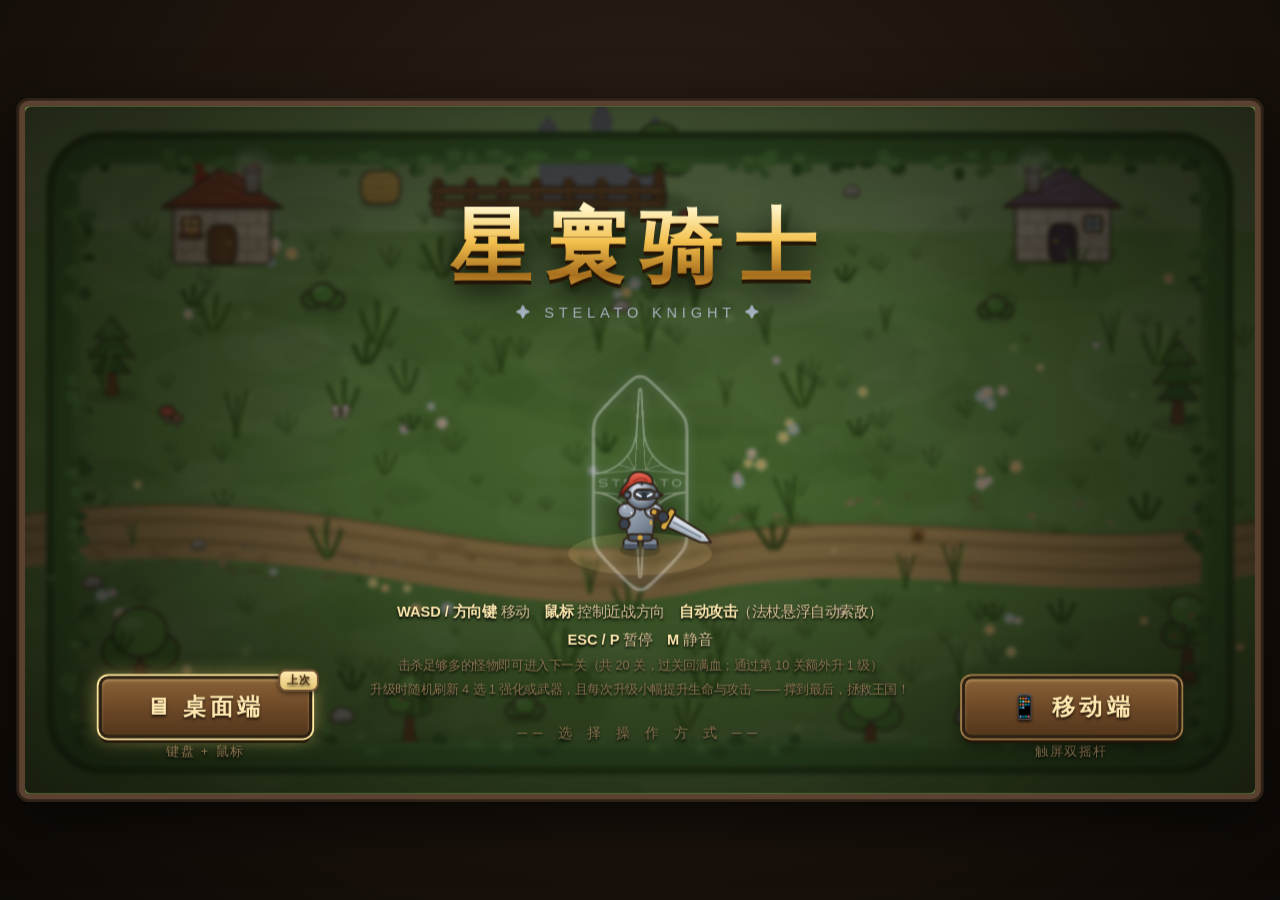
==== commit c47931fe: "光棱改单体锁定照射(目标光斑+杖间发光细线,长度随间距≤射程)+桌面端大号金白发光准星替代系统光标+升级固有成长改固定增量(血+5/攻+2.5%加算)+百分比强化改按基础值加算且每种强化上限5级(v=" ====
--- a/index.html
+++ b/index.html
@@ -9,7 +9,7 @@
 <meta property="og:type" content="website">
 <link rel="icon" type="image/png" href="img/stelato.png?v=1">
 <title>星寰骑士 STELATO Knight</title>
-<link rel="stylesheet" href="css/style.css?v=9">
+<link rel="stylesheet" href="css/style.css?v=10">
 </head>
 <body>
 <div id="rotateHint">🔄 建议横屏游玩</div>
@@ -134,14 +134,14 @@
   </div>
 </div>
 
-<script src="js/config.js?v=9"></script>
-<script src="js/art.js?v=9"></script>
-<script src="js/art2.js?v=9"></script>
-<script src="js/effects.js?v=9"></script>
-<script src="js/entities.js?v=9"></script>
-<script src="js/weapons.js?v=9"></script>
-<script src="js/ui.js?v=9"></script>
-<script src="js/game.js?v=9"></script>
-<script src="js/main.js?v=9"></script>
+<script src="js/config.js?v=10"></script>
+<script src="js/art.js?v=10"></script>
+<script src="js/art2.js?v=10"></script>
+<script src="js/effects.js?v=10"></script>
+<script src="js/entities.js?v=10"></script>
+<script src="js/weapons.js?v=10"></script>
+<script src="js/ui.js?v=10"></script>
+<script src="js/game.js?v=10"></script>
+<script src="js/main.js?v=10"></script>
 </body>
 </html>
--- a/css/style.css
+++ b/css/style.css
@@ -22,6 +22,9 @@
   background: #6da34d;
   cursor: crosshair;
 }
+
+/* 桌面端对局中隐藏系统十字光标，改为画布顶层绘制的大号金白发光准星（main.js drawCursor） */
+body.desk-aim #game { cursor: none; }
 
 .hidden { display: none !important; }
 
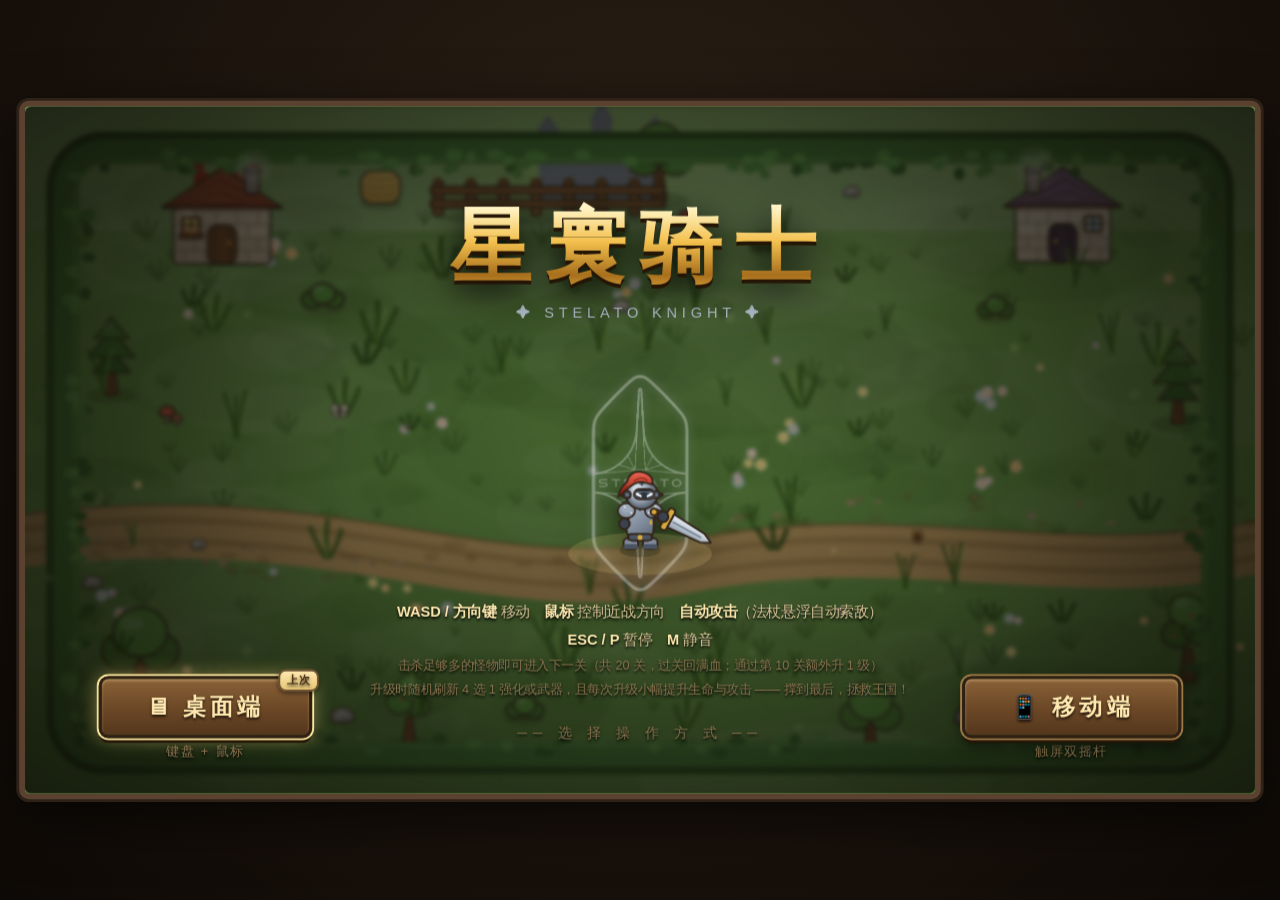
==== commit 01dfed68: "光棱目标粘滞：锁定当前敌人直到其死亡或脱离射程才更换目标，不再追最近跳变(v=11) Co-Authored-By: Claude Code <noreply@anthropic.com>" ====
--- a/index.html
+++ b/index.html
@@ -9,7 +9,7 @@
 <meta property="og:type" content="website">
 <link rel="icon" type="image/png" href="img/stelato.png?v=1">
 <title>星寰骑士 STELATO Knight</title>
-<link rel="stylesheet" href="css/style.css?v=10">
+<link rel="stylesheet" href="css/style.css?v=11">
 </head>
 <body>
 <div id="rotateHint">🔄 建议横屏游玩</div>
@@ -134,14 +134,14 @@
   </div>
 </div>
 
-<script src="js/config.js?v=10"></script>
-<script src="js/art.js?v=10"></script>
-<script src="js/art2.js?v=10"></script>
-<script src="js/effects.js?v=10"></script>
-<script src="js/entities.js?v=10"></script>
-<script src="js/weapons.js?v=10"></script>
-<script src="js/ui.js?v=10"></script>
-<script src="js/game.js?v=10"></script>
-<script src="js/main.js?v=10"></script>
+<script src="js/config.js?v=11"></script>
+<script src="js/art.js?v=11"></script>
+<script src="js/art2.js?v=11"></script>
+<script src="js/effects.js?v=11"></script>
+<script src="js/entities.js?v=11"></script>
+<script src="js/weapons.js?v=11"></script>
+<script src="js/ui.js?v=11"></script>
+<script src="js/game.js?v=11"></script>
+<script src="js/main.js?v=11"></script>
 </body>
 </html>
